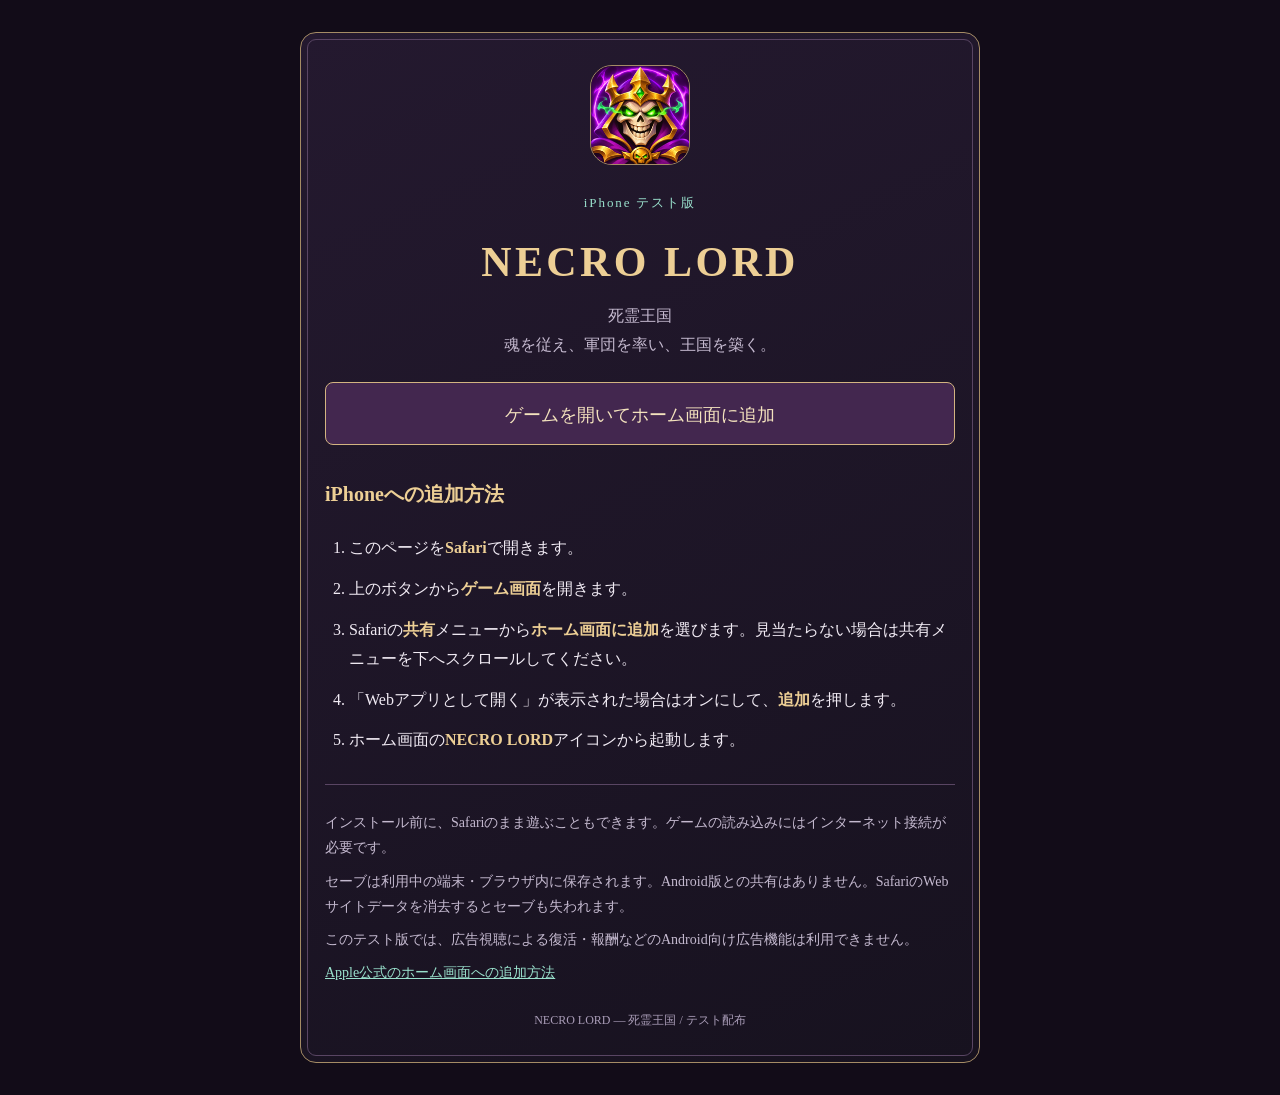
==== index.html @ 41a2809f "Publish iPhone home screen test build with updated selection and result screens" ====
<!doctype html>
<html lang="ja">
<head>
  <meta charset="utf-8">
  <meta name="viewport" content="width=device-width, initial-scale=1, viewport-fit=cover">
  <meta name="theme-color" content="#120c18">
  <meta name="description" content="NECRO LORD 死霊王国のiPhone向けテスト版。Safariからホーム画面に追加して遊べます。">
  <title>NECRO LORD | iPhoneテスト版</title>
  <link rel="icon" href="game/icons/icon-192.png">
  <style>
    @font-face{font-family:Necro;src:url('game/fonts/necro-serif-jp.woff2') format('woff2')}
    *{box-sizing:border-box}body{margin:0;background:#120c18;color:#f1ebf4;font-family:Necro,'Yu Mincho',serif;line-height:1.8;padding:32px 20px;padding-top:max(32px,env(safe-area-inset-top));padding-bottom:max(32px,env(safe-area-inset-bottom))}
    main{max-width:680px;margin:auto;border:1px solid #a58c65;outline:1px solid #594563;outline-offset:-8px;border-radius:16px;padding:32px 24px;background:linear-gradient(155deg,#24192f,#17121f)}
    header{text-align:center}.icon{width:100px;height:100px;border-radius:22px;border:1px solid #a58c65}.eyebrow{color:#99e0cc;font-size:13px;letter-spacing:.15em;margin:16px 0 8px}h1{font-size:clamp(28px,7vw,42px);color:#edcf95;letter-spacing:.08em;margin:0}header p{color:#c4b9cf;margin-top:4px}a{color:#99e0cc}a.primary{display:block;padding:14px 16px;background:#43274f;border:1px solid #d3b481;border-radius:8px;text-align:center;color:#f3e2bd;text-decoration:none;font-size:18px;margin:24px 0}a.primary:focus-visible{outline:3px solid #99e0cc;outline-offset:4px}h2{font-size:20px;color:#edcf95;margin-top:30px}ol{padding-left:24px}li{padding:6px 0}strong{color:#edcf95}.note{font-size:14px;color:#c4b9cf;border-top:1px solid #594563;margin-top:24px;padding-top:16px}.note p{margin:8px 0}footer{text-align:center;font-size:12px;color:#a99cb7;margin-top:24px}
  </style>
</head>
<body>
<main>
  <header>
    <img class="icon" src="game/icons/icon-192.png" width="100" height="100" alt="NECRO LORDのアイコン">
    <p class="eyebrow">iPhone テスト版</p>
    <h1>NECRO LORD</h1>
    <p>死霊王国<br>魂を従え、軍団を率い、王国を築く。</p>
  </header>
  <a class="primary" href="game/">ゲームを開いてホーム画面に追加</a>
  <h2>iPhoneへの追加方法</h2>
  <ol>
    <li>このページを<strong>Safari</strong>で開きます。</li>
    <li>上のボタンから<strong>ゲーム画面</strong>を開きます。</li>
    <li>Safariの<strong>共有</strong>メニューから<strong>ホーム画面に追加</strong>を選びます。見当たらない場合は共有メニューを下へスクロールしてください。</li>
    <li>「Webアプリとして開く」が表示された場合はオンにして、<strong>追加</strong>を押します。</li>
    <li>ホーム画面の<strong>NECRO LORD</strong>アイコンから起動します。</li>
  </ol>
  <div class="note">
    <p>インストール前に、Safariのまま遊ぶこともできます。ゲームの読み込みにはインターネット接続が必要です。</p>
    <p>セーブは利用中の端末・ブラウザ内に保存されます。Android版との共有はありません。SafariのWebサイトデータを消去するとセーブも失われます。</p>
    <p>このテスト版では、広告視聴による復活・報酬などのAndroid向け広告機能は利用できません。</p>
    <p><a href="https://support.apple.com/ja-jp/guide/iphone/iphea86e5236/ios" target="_blank" rel="noopener noreferrer">Apple公式のホーム画面への追加方法</a></p>
  </div>
  <footer>NECRO LORD — 死霊王国 / テスト配布</footer>
</main>
</body>
</html>
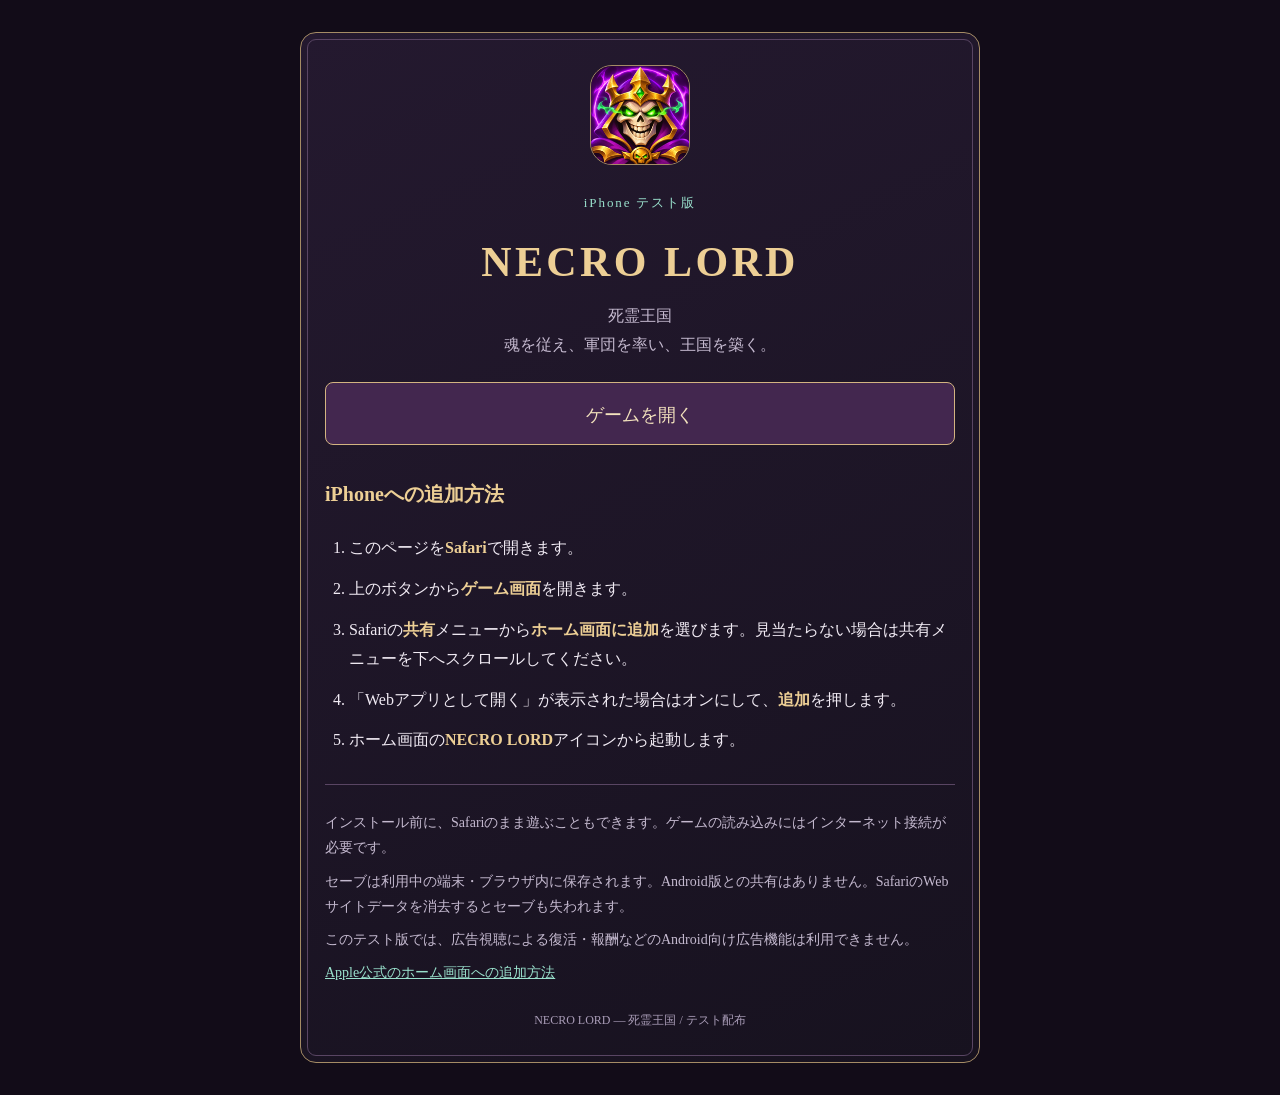
==== commit 5589b6a1: "Publish iPhone home screen test build with updated selection and result screens" ====
--- a/index.html
+++ b/index.html
@@ -22,7 +22,7 @@
     <h1>NECRO LORD</h1>
     <p>死霊王国<br>魂を従え、軍団を率い、王国を築く。</p>
   </header>
-  <a class="primary" href="game/">ゲームを開いてホーム画面に追加</a>
+  <a class="primary" href="game/">ゲームを開く</a>
   <h2>iPhoneへの追加方法</h2>
   <ol>
     <li>このページを<strong>Safari</strong>で開きます。</li>
